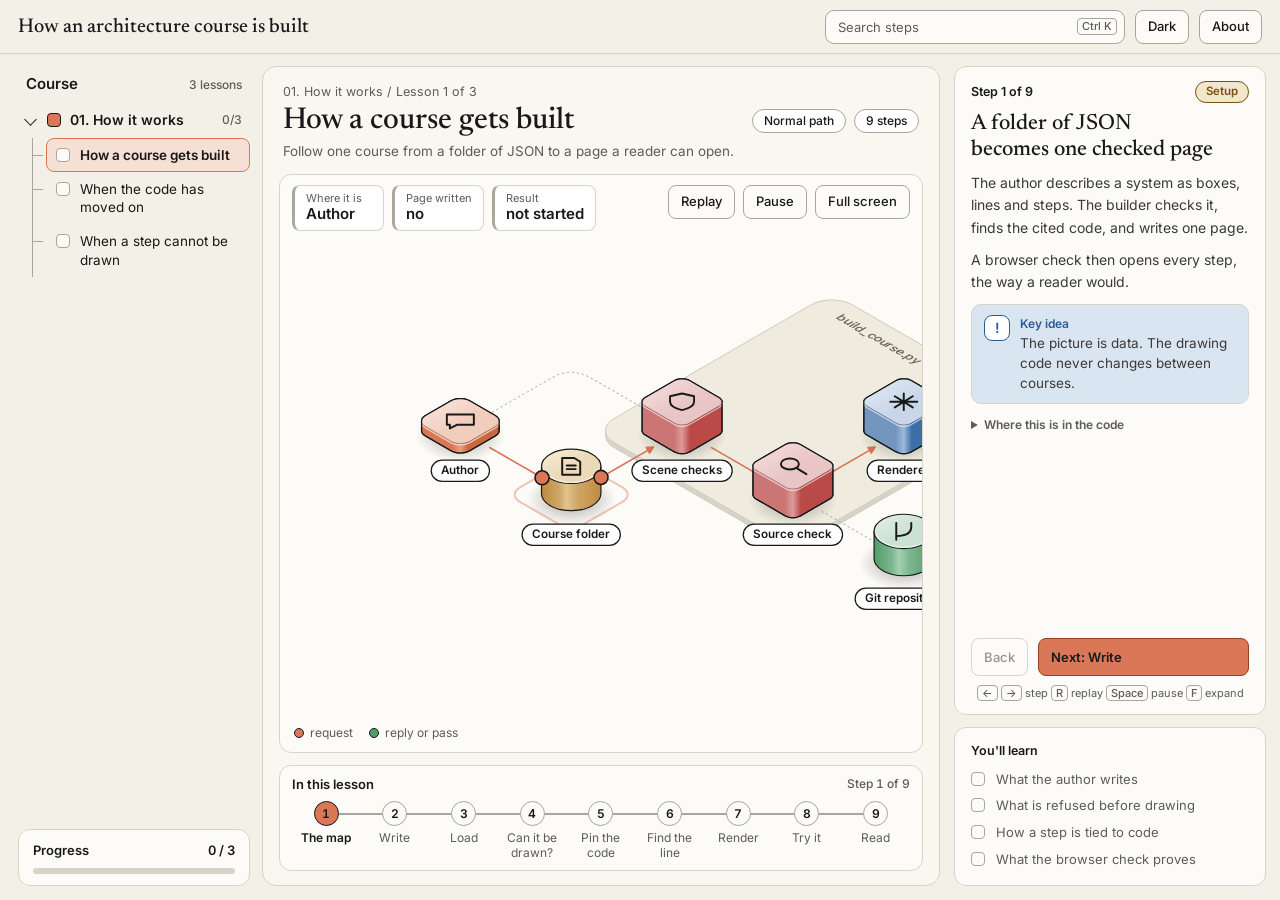
==== examples/how-it-works/index.html @ 5f6e57cc "Add the built example Co-Authored-By: Claude Opus 5.5 <noreply@anthropic.com>" ====
<!doctype html>
<html lang="en">
<head>
<meta charset="utf-8">
<meta name="viewport" content="width=device-width, initial-scale=1, viewport-fit=cover">
<title>How an architecture course is built</title>
<meta name="description" content="An animated walk through how this skill turns a folder of JSON into a checked page.">
<meta name="generator" content="architecture-course 1.0.0">
<link rel="preconnect" href="https://fonts.googleapis.com">
<link rel="preconnect" href="https://fonts.gstatic.com" crossorigin>
<link rel="stylesheet" href="https://fonts.googleapis.com/css2?family=Inter:wght@400;500;600&family=Newsreader:opsz,wght@6..72,500&display=swap">
<style>/* Course page. */
:root{
  --bg:#F3F1E7;--sheet:#F9F7F0;--card:#FCFBF7;--raised:#FFFFFF;--line:#D6D4C8;--line-strong:#A9A69A;
  --ink:#191919;--soft:#3B3A36;--muted:#5F5C55;--accent:#D97757;--accent-deep:#97401F;--accent-soft:#F6DFD4;--on-accent:#191919;
  --edge:#191919;--good:#256B3E;--good-soft:#DCEBE0;--bad:#A83A38;--bad-soft:#F3DAD9;--warn:#7A5212;--warn-soft:#F2E6CC;--info:#2E5C92;--info-soft:#DAE5F2;
  --zone:#EFECDF;--zone-side:#D6D4C8;--zone-line:#CBC8B9;--zone-text:#6E6B62;--wire:#BDB9AA;--face-line:#191919;--icon:#191919;--label:#FFFFFF;--pk-text:#FFFFFF;--pk-bg:#191919;
  --k-req:#D97757;--k-ok:#4F9D69;--k-bad:#B94A48;--k-sync:#3D6EA8;
  --terracotta0:#F0CDBD;--terracotta1:#D97757;--terracotta2:#C9683F;--amber0:#EBD9B8;--amber1:#CFA768;--amber2:#C08A3E;
  --red0:#E9C6C5;--red1:#CB7674;--red2:#B94A48;--blue0:#C8D6E8;--blue1:#7396BF;--blue2:#3D6EA8;
  --green0:#CBE1D2;--green1:#7DB590;--green2:#4F9D69;--stone0:#FFFFFF;--stone1:#D6D4C8;--stone2:#B5B2A6;
  --terracotta0h:#FBE9E1;--terracotta1h:#EE9C7F;--amber0h:#F8EDD6;--amber1h:#E3C48F;--red0h:#F6E0DF;--red1h:#DE9997;--blue0h:#E3ECF6;--blue1h:#9BB9DB;--green0h:#E4F1E8;--green1h:#A3D0B2;--stone0h:#FFFFFF;--stone1h:#E9E7DE;
  --sans:Inter,"Segoe UI",sans-serif;--serif:Newsreader,Georgia,serif;color-scheme:light
}
:root[data-theme="dark"]{
  --bg:#1C1A17;--sheet:#24211D;--card:#2A2723;--raised:#322E29;--line:#403B34;--line-strong:#6B645A;
  --ink:#F3F1E7;--soft:#DCD8CB;--muted:#ADA798;--accent:#E08A6C;--accent-deep:#F0A98F;--accent-soft:#4A2E24;--on-accent:#191919;
  --edge:#0E0D0B;--good:#8CCBA1;--good-soft:#25392C;--bad:#EE9C99;--bad-soft:#452625;--warn:#E5BE7A;--warn-soft:#3D3120;--info:#9CC0EA;--info-soft:#24334A;
  --zone:#2B2823;--zone-side:#171512;--zone-line:#49433A;--zone-text:#ADA798;--wire:#6B645A;--face-line:#0E0D0B;--icon:#FBF8EF;--label:#322E29;--pk-text:#191919;--pk-bg:#F3F1E7;
  --k-req:#E88B69;--k-ok:#6FBE89;--k-bad:#E26B68;--k-sync:#6E9FDB;
  --terracotta0:#8F4D36;--terracotta1:#6F3926;--terracotta2:#572B1C;--amber0:#80602C;--amber1:#634920;--amber2:#4D3817;
  --red0:#864240;--red1:#68302F;--red2:#502322;--blue0:#3B5F8C;--blue1:#2C4A70;--blue2:#213855;
  --green0:#3E7352;--green1:#2E5A3F;--green2:#22442F;--stone0:#57514A;--stone1:#433E38;--stone2:#34302B;
  --terracotta0h:#A7624A;--terracotta1h:#8C5039;--amber0h:#977539;--amber1h:#7E602E;--red0h:#9C5452;--red1h:#834342;--blue0h:#4C75A8;--blue1h:#3E618F;--green0h:#4F8B65;--green1h:#417650;--stone0h:#6A635B;--stone1h:#57514A;
  color-scheme:dark
}
*{box-sizing:border-box;margin:0;padding:0}
html,body{height:100%}
body{background:var(--bg);color:var(--ink);font:400 14px/1.5 var(--sans);-webkit-font-smoothing:antialiased}
button,input{font:inherit;color:inherit}
button{-webkit-tap-highlight-color:transparent;background:none;border:0;cursor:pointer;text-align:start}
button:disabled{cursor:default}
ul,ol{list-style:none}
:focus-visible{outline:2px solid var(--accent);outline-offset:2px}
[hidden]{display:none!important}

.app{height:100vh;height:100dvh;display:grid;grid-template-rows:54px minmax(0,1fr)}
.bar{display:flex;align-items:center;gap:10px;padding:0 18px;border-bottom:1px solid var(--line);background:var(--bg);position:relative;z-index:20}
.brand{display:flex;align-items:center;gap:10px;color:var(--ink);text-decoration:none;font-family:var(--serif);font-size:20px;font-weight:500;white-space:nowrap;overflow:hidden;text-overflow:ellipsis;margin-inline-end:auto;min-width:0}
.brand span{overflow:hidden;text-overflow:ellipsis}
.ctl{display:inline-flex;align-items:center;justify-content:center;gap:8px;min-height:34px;padding:0 12px;border:1px solid var(--line-strong);border-radius:8px;background:var(--card);font-size:13px;font-weight:500;white-space:nowrap}
.ctl:hover:not(:disabled){border-color:var(--accent)}
.ctl:disabled{opacity:.45}
.ctl.main{background:var(--accent);border-color:var(--accent-deep);color:var(--on-accent);font-weight:600}
.find{position:relative;width:300px}
.find input{width:100%;height:34px;padding:0 52px 0 12px;border:1px solid var(--line-strong);border-radius:9px;background:var(--card);font-size:13px}
.find input::placeholder{color:var(--muted)}
kbd{font:500 11px/1.4 var(--sans);border:1px solid var(--line-strong);border-radius:4px;padding:0 4px;background:var(--card);color:var(--muted)}
.find kbd{position:absolute;inset-inline-end:8px;top:8px}
.hits{position:absolute;inset-inline:0;top:40px;max-height:60vh;overflow:auto;background:var(--raised);border:1px solid var(--line-strong);border-radius:10px;padding:6px;box-shadow:0 14px 30px -14px rgba(25,25,25,.4)}
.hits button{width:100%;padding:8px 10px;border-radius:7px;font-size:13px;line-height:1.35}
.hits button small{display:block;color:var(--muted);font-size:12px}
.hits button:hover,.hits button:focus{background:var(--accent-soft)}
.hits p{padding:8px 10px;color:var(--muted);font-size:13px}

.cols{min-height:0;display:grid;grid-template-columns:262px minmax(0,1fr) 340px}
.outline{display:flex;flex-direction:column;min-height:0;padding:20px 12px 14px 18px}
.outline h2{display:flex;justify-content:space-between;align-items:baseline;font:600 15px/1.3 var(--sans);padding:0 8px 10px}
.outline h2 small{font-size:12px;font-weight:500;color:var(--muted)}
.tree{flex:1;min-height:0;overflow-y:auto}
.chap>button{width:100%;display:grid;grid-template-columns:12px 14px minmax(0,1fr) auto;gap:9px;align-items:center;padding:7px 8px;border-radius:8px;font-size:14px;font-weight:600;line-height:1.3}
.chap>button:hover{background:var(--card)}
.chap>button i{width:14px;height:14px;border-radius:4px;border:1px solid var(--face-line)}
.chap>button small{font-size:12px;font-weight:500;color:var(--muted);font-variant-numeric:tabular-nums}
.chev{width:9px;height:9px;border:solid currentColor;border-width:0 1.6px 1.6px 0;transform:rotate(-45deg);transition:transform .2s}
.chap[data-open] .chev{transform:rotate(45deg)}
.chap ul{margin:2px 0 8px 14px;padding-inline-start:13px;border-inline-start:1px solid var(--line-strong)}
.chap:not([data-open]) ul{display:none}
.chap li{position:relative}
.chap li::before{content:"";position:absolute;inset-inline-start:-13px;top:17px;width:10px;border-top:1px solid var(--line-strong)}
.chap li button{width:100%;display:grid;grid-template-columns:16px minmax(0,1fr);gap:8px;align-items:start;padding:7px 9px;border:1px solid transparent;border-radius:8px;font-size:13.5px;line-height:1.35}
.chap li button:hover{background:var(--card)}
.chap li button[aria-current]{background:var(--accent-soft);border-color:var(--accent);font-weight:600}
.tick{width:14px;height:14px;margin-top:2px;flex:none;border:1px solid var(--line-strong);border-radius:4px;display:grid;place-items:center;background:var(--card)}
.tick[data-on]{background:var(--good);border-color:var(--good)}
.tick[data-on]::after{content:"";width:4px;height:7px;margin-top:-2px;border:solid var(--card);border-width:0 1.8px 1.8px 0;transform:rotate(45deg)}
.progress{border:1px solid var(--line);border-radius:12px;background:var(--card);padding:11px 14px;font-size:13px;font-weight:600}
.progress div{display:flex;justify-content:space-between}
.progress b{font-weight:600;font-variant-numeric:tabular-nums}
.progress span{display:block;height:6px;margin-top:8px;border-radius:3px;background:var(--line);overflow:hidden}
.progress i{display:block;height:100%;background:var(--accent);transition:width .4s}

.sheet{min-width:0;min-height:0;margin:12px 0 14px;padding:0 16px 14px;display:grid;grid-template-rows:auto minmax(0,1fr) auto;gap:12px;border:1px solid var(--line);border-radius:14px;background:var(--sheet)}
.head{padding:16px 4px 0}
.crumb{font-size:12.5px;color:var(--muted)}
.row{display:flex;flex-wrap:wrap;justify-content:space-between;align-items:center;gap:6px 20px;margin:2px 0 3px}
h1{font:500 30px/1.15 var(--serif);text-wrap:balance}
.tags{display:flex;flex-wrap:wrap;gap:8px}
.tag{border:1px solid var(--line-strong);border-radius:13px;padding:2px 11px;font-size:12px;font-weight:500;background:var(--raised)}
.sub{color:var(--muted);font-size:13.5px}
.stage{position:relative;min-height:0;display:grid;grid-template-rows:auto minmax(0,1fr) auto;border:1px solid var(--line);border-radius:12px;background:var(--card);overflow:hidden}
.stage-top{display:flex;flex-wrap:wrap;justify-content:space-between;gap:8px;padding:10px 12px 0}
.chips,.tools{display:flex;flex-wrap:wrap;gap:8px;align-items:flex-start}
.chip{min-width:92px;padding:5px 11px 6px;border:1px solid var(--line);border-inline-start:3px solid var(--line-strong);border-radius:8px;background:var(--raised)}
.chip small{display:block;font-size:11px;line-height:1.35;color:var(--muted)}
.chip b{display:block;font-size:15px;line-height:1.25;font-weight:600;font-variant-numeric:tabular-nums}
.chip[data-tone="good"]{border-inline-start-color:var(--k-ok)}.chip[data-tone="good"] b{color:var(--good)}
.chip[data-tone="bad"]{border-inline-start-color:var(--k-bad)}.chip[data-tone="bad"] b{color:var(--bad)}
.chip[data-new]{animation:flash 1.1s ease-out}
@keyframes flash{0%{background:var(--accent-soft)}100%{background:var(--raised)}}
.canvas{min-height:0;min-width:0;cursor:zoom-in;overflow:hidden}
.canvas svg{display:block;width:100%;height:100%}
.legend{display:flex;flex-wrap:wrap;gap:4px 16px;padding:0 14px 10px;font-size:12px;color:var(--muted)}
.legend span{display:inline-flex;align-items:center;gap:6px}
.legend i{width:10px;height:10px;border-radius:50%;border:1px solid var(--face-line)}
.timeline{border:1px solid var(--line);border-radius:12px;background:var(--card);padding:9px 12px 8px;min-width:0}
.timeline-head{display:flex;justify-content:space-between;font-size:13px;font-weight:600;margin-bottom:7px}
.timeline-head small{font-size:12px;font-weight:500;color:var(--muted);font-variant-numeric:tabular-nums}
.track{display:grid;grid-template-columns:repeat(var(--n),minmax(0,1fr));position:relative;overflow-x:auto;overflow-y:hidden}
.track::before,.track::after{content:"";position:absolute;top:12px;height:2px;inset-inline-start:calc(100%/var(--n)/2);background:var(--line-strong)}
.track::before{width:calc(100% - 100%/var(--n))}
.track::after{width:calc((100% - 100%/var(--n))*var(--done));background:var(--accent-deep);transition:width .5s}
.track button{position:relative;z-index:1;width:100%;display:flex;flex-direction:column;align-items:center;gap:4px;padding:0 2px 2px;min-height:58px}
.dot{width:25px;height:25px;border-radius:50%;border:1.5px solid var(--line-strong);background:var(--card);display:grid;place-items:center;font-size:12px;font-weight:600;font-variant-numeric:tabular-nums}
.track button:hover .dot{border-color:var(--accent)}
.track [data-seen] .dot{background:var(--accent-soft);border-color:var(--accent-deep)}
.track [aria-current] .dot{background:var(--accent);border-color:var(--edge);color:var(--on-accent)}
.name{font-size:12px;line-height:1.25;text-align:center;color:var(--muted)}
.track [aria-current] .name{color:var(--ink);font-weight:600}

.rail{min-height:0;display:flex;flex-direction:column;gap:12px;padding:12px 14px 14px;overflow-y:auto}
.box{border:1px solid var(--line);border-radius:12px;background:var(--card);padding:14px 16px 12px}
.guide{flex:1 0 auto;display:flex;flex-direction:column}
.meta{display:flex;justify-content:space-between;align-items:center;gap:10px;min-height:22px;font-size:12.5px;font-weight:600}
.phase{border-radius:11px;padding:1px 10px;font-size:11.5px;font-weight:600;border:1px solid currentColor;background:var(--raised);color:var(--muted)}
.phase[data-kind="problem"]{color:var(--bad);background:var(--bad-soft)}.phase[data-kind="solution"]{color:var(--good);background:var(--good-soft)}
.phase[data-kind="detail"]{color:var(--info);background:var(--info-soft)}.phase[data-kind="setup"]{color:var(--warn);background:var(--warn-soft)}
.guide h2{font:500 22px/1.2 var(--serif);margin:8px 0 8px;text-wrap:balance}
.guide .text p{font-size:14px;line-height:1.6;color:var(--soft);margin-bottom:10px}
.note{display:grid;grid-template-columns:26px minmax(0,1fr);gap:10px;margin:2px 0 12px;padding:10px 12px;border-radius:10px;border:1px solid var(--line)}
.note i{width:26px;height:26px;border-radius:8px;border:1px solid currentColor;display:grid;place-items:center;font:600 14px/1 var(--sans);background:var(--raised)}
.note b{display:block;font-size:12px;font-weight:600}
.note p{font-size:13.5px;line-height:1.5;color:var(--soft)}
.note[data-kind="idea"]{background:var(--info-soft);color:var(--info)}.note[data-kind="tip"]{background:var(--good-soft);color:var(--good)}
.note[data-kind="warn"]{background:var(--warn-soft);color:var(--warn)}.note[data-kind="next"]{background:var(--accent-soft);color:var(--accent-deep)}
.label{font-size:12.5px;font-weight:600;margin-bottom:5px}
.changes{margin-bottom:12px}
.changes li{display:grid;grid-template-columns:17px minmax(0,1fr);gap:8px;padding:2px 0;font-size:13px;line-height:1.4}
.changes i{width:17px;height:17px;margin-top:1px;border-radius:4px;display:grid;place-items:center;font:600 12px/1 var(--sans)}
.changes [data-op="add"] i{background:var(--good-soft);color:var(--good)}.changes [data-op="mod"] i{background:var(--warn-soft);color:var(--warn)}.changes [data-op="del"] i{background:var(--bad-soft);color:var(--bad)}
.src{margin-bottom:12px;font-size:12px;color:var(--muted)}
.src summary{cursor:pointer;font-weight:600}
.src li{margin-top:4px;overflow-wrap:anywhere;line-height:1.4}
.nav{display:grid;grid-template-columns:auto minmax(0,1fr);gap:10px;margin-top:auto;padding-top:6px}
.nav .ctl{min-height:38px}
.nav .main{justify-content:space-between;min-width:0;white-space:normal;line-height:1.2;padding-block:5px}
.keys{margin-top:9px;text-align:center;font-size:11px;color:var(--muted)}
.goals li{display:grid;grid-template-columns:16px minmax(0,1fr);gap:9px;padding:4px 0;font-size:13px;line-height:1.45;color:var(--muted)}
.goals li[data-on]{color:var(--ink)}
.shade{position:fixed;inset:54px 0 0;z-index:14;background:rgba(25,25,25,.4)}
dialog{margin:auto;width:min(620px,calc(100vw - 32px));max-height:80vh;border:1px solid var(--line-strong);border-radius:14px;background:var(--card);color:var(--ink);padding:22px 24px}
dialog::backdrop{background:rgba(25,25,25,.45)}
dialog h2{font:500 24px/1.2 var(--serif);margin-bottom:10px}
dialog p{margin-bottom:10px;line-height:1.6;color:var(--soft);overflow-wrap:anywhere}
.menu{display:none}

.app[data-full] .cols{grid-template-columns:minmax(0,1fr) 340px}
.app[data-full] .outline,.app[data-full] .head,.app[data-full] .goals{display:none}
.app[data-full] .sheet{margin:0;padding:12px;border-radius:0;border-width:0 1px 0 0;grid-template-rows:minmax(0,1fr) auto}
.app[data-full] .canvas{cursor:zoom-out}

.am-zone{fill:var(--zone);stroke:var(--zone-line);stroke-width:1.5;stroke-linejoin:round}
.am-zone-side{fill:var(--zone-side);stroke:var(--zone-line);stroke-width:1.5;stroke-linejoin:round}
.am-zone-title{font:600 25px var(--sans);fill:var(--zone-text)}
.am-edge-base{fill:none;stroke:var(--wire);stroke-width:2.2;stroke-dasharray:3 7;stroke-linecap:round}
.am-edge{fill:none;stroke-width:3.2;stroke-linejoin:round;stroke-linecap:butt}
.s-req{stroke:var(--k-req)}.s-ok{stroke:var(--k-ok)}.s-bad{stroke:var(--k-bad)}.s-sync{stroke:var(--k-sync)}
.k-req{fill:var(--k-req);background:var(--k-req)}.k-ok{fill:var(--k-ok);background:var(--k-ok)}.k-bad{fill:var(--k-bad);background:var(--k-bad)}.k-sync{fill:var(--k-sync);background:var(--k-sync)}
.am-face{stroke:var(--face-line);stroke-width:2.4;stroke-linejoin:round}
.am-line{fill:none}
.am-top{stroke:var(--face-line);stroke-width:1.1;stroke-opacity:.5;stroke-linejoin:round}
.am-bevel{fill:none;stroke:#FFFFFF;stroke-opacity:.6;stroke-width:2.6;stroke-linecap:round;stroke-linejoin:round}
:root[data-theme="dark"] .am-bevel{stroke-opacity:.22}
.am-icon{fill:none;stroke:var(--icon);stroke-width:var(--icon-w,2.2px);stroke-linecap:round;stroke-linejoin:round}
.am-ring{fill:none;stroke:var(--k-req);stroke-width:4;stroke-linejoin:round}
.am-label rect{fill:var(--label);stroke:var(--face-line);stroke-width:1.6}
.am-l1{font:600 15px var(--sans);fill:var(--ink)}
.am-l2{font:400 12.5px var(--sans);fill:var(--muted)}
.am-tag text{font:600 13px var(--sans);fill:#191919}
.am-tag rect{stroke:var(--face-line);stroke-width:1.6}
.c-green rect{fill:#8CCBA1}.c-amber rect{fill:#E5BE7A}.c-blue rect{fill:#9CC0EA}.c-red rect{fill:#EE9C99}.c-stone rect{fill:#D6D4C8}
.am-packet circle{stroke:var(--face-line);stroke-width:2}
.am-packet rect{fill:var(--pk-bg)}
.am-packet text{font:600 13px var(--sans);fill:var(--pk-text)}
.am-cross{fill:none;stroke:var(--k-bad);stroke-width:5;stroke-linecap:round}

/* Tablet: outline becomes a drawer. */
@media(max-width:1199px){
  .menu{display:inline-flex}
  .cols{grid-template-columns:minmax(0,1fr) 320px}
  .sheet{margin-inline-start:12px}
  .outline{position:fixed;z-index:15;inset:54px auto 0 0;width:310px;max-width:86vw;background:var(--bg);border-inline-end:1px solid var(--line);transform:translateX(-102%);visibility:hidden;transition:transform .22s,visibility .22s}
  .app[data-menu] .outline{transform:none;visibility:visible}
  .app[data-full] .cols{grid-template-columns:minmax(0,1fr) 320px}
  .find{width:230px}
}
/* Phone: one column, Back and Next stay at the bottom. */
@media(max-width:899px){
  .app,.app[data-full]{height:auto;min-height:100dvh;display:block;padding-bottom:70px}
  .bar{position:sticky;top:0;height:54px;padding:0 10px;gap:8px}
  .brand{font-size:17px}
  .find{display:none}
  .app[data-find] .find{display:block;position:absolute;inset-inline:10px;width:auto;top:60px;z-index:21}
  .cols,.app[data-full] .cols{display:block}
  .sheet,.app[data-full] .sheet{margin:10px;padding:0 10px 10px;display:block;border-width:1px;border-radius:14px}
  .head{padding-inline:2px}
  h1{font-size:26px}
  .stage{margin-top:10px;display:block}
  .chips{flex-wrap:nowrap;overflow-x:auto;min-width:0;max-width:100%}
  .chip{flex:none}
  .canvas,.app[data-full] .canvas{height:300px}
  .app[data-full] .canvas{height:calc(100dvh - 330px);min-height:300px}
  .timeline{margin-top:10px}
  .track{grid-template-columns:repeat(var(--n),minmax(28px,1fr))}
  .track button{min-height:30px}
  .name{display:none}
  .rail{padding:0 10px 14px;overflow:visible}
  .nav{position:fixed;z-index:12;inset:auto 0 0;padding:10px;background:var(--bg);border-top:1px solid var(--line)}
  .nav .ctl{min-height:46px}
  .keys{display:none}
  .shade{inset:54px 0 0}
}
.only-phone{display:none}
@media(max-width:899px){.only-phone{display:inline-flex}.hide-phone{display:none}}
@media(prefers-reduced-motion:reduce){*,*::before,*::after{animation:none!important;transition:none!important}}
@media print{.bar,.outline,.tools,.nav,.keys{display:none!important}.app{height:auto;display:block}.cols{display:block}.canvas{height:460px}}
</style>
<script>try{var t=(JSON.parse(localStorage.getItem('arch-course:how-it-works')||'{}')).theme||(matchMedia('(prefers-color-scheme: dark)').matches?'dark':'light');document.documentElement.dataset.theme=t}catch(e){}</script>
</head>
<body>
<div class="app" id="app">
  <header class="bar">
    <button class="ctl menu" id="menu" type="button" aria-expanded="false" aria-controls="outline">Lessons</button>
    <div class="brand"><span>How an architecture course is built</span></div>
    <div class="find"><input id="q" type="search" placeholder="Search steps" aria-label="Search steps" autocomplete="off"><kbd>Ctrl K</kbd><div class="hits" id="hits" hidden></div></div>
    <button class="ctl only-phone" id="find-btn" type="button">Search</button>
    <button class="ctl" id="theme" type="button">Dark</button>
    <button class="ctl hide-phone" id="about-btn" type="button">About</button>
  </header>
  <div class="cols">
    <aside class="outline" id="outline" aria-label="Course outline">
      <h2>Course <small id="count"></small></h2>
      <nav class="tree" id="tree" aria-label="Lessons"></nav>
      <div class="progress"><div>Progress <b id="pct"></b></div><span><i id="fill"></i></span></div>
    </aside>
    <main class="sheet">
      <div class="head">
        <div class="crumb" id="crumb"></div>
        <div class="row"><h1 id="title">How an architecture course is built</h1><div class="tags" id="tags"></div></div>
        <p class="sub" id="sub"></p>
      </div>
      <section class="stage" aria-label="Diagram">
        <div class="stage-top">
          <div class="chips" id="chips"></div>
          <div class="tools">
            <button class="ctl" id="replay" type="button">Replay</button>
            <button class="ctl" id="pause" type="button">Pause</button>
            <button class="ctl" id="full" type="button">Full screen</button>
          </div>
        </div>
        <div class="canvas" id="canvas"></div>
        <div class="legend" id="legend"></div>
      </section>
      <section class="timeline" aria-label="Steps in this lesson">
        <div class="timeline-head">In this lesson <small id="tl-count"></small></div>
        <ol class="track" id="track"></ol>
      </section>
    </main>
    <aside class="rail" aria-label="Explanation">
      <section class="box guide">
        <div class="meta"><span id="stepno"></span><span class="phase" id="phase"></span></div>
        <div aria-live="polite">
          <h2 id="step-title"></h2>
          <div class="text" id="text"></div>
          <div class="note" id="note"><i id="note-i" aria-hidden="true"></i><div><b id="note-b"></b><p id="note-p"></p></div></div>
        </div>
        <div class="changes" id="changes"><div class="label">What changed</div><ul id="change-list"></ul></div>
        <details class="src" id="src"><summary>Where this is in the code</summary><ul id="src-list"></ul></details>
        <div class="nav"><button class="ctl" id="back" type="button">Back</button><button class="ctl main" id="next" type="button"><span id="next-label"></span></button></div>
        <div class="keys"><kbd>&larr;</kbd> <kbd>&rarr;</kbd> step <kbd>R</kbd> replay <kbd>Space</kbd> pause <kbd>F</kbd> expand</div>
      </section>
      <section class="box goals" id="goals"><div class="label">You'll learn</div><ul id="goal-list"></ul></section>
    </aside>
  </div>
  <div class="shade" id="shade" hidden></div>
  <dialog id="about" aria-labelledby="about-title"><h2 id="about-title">About this course</h2><p>This course draws the order of events in the source code of architecture-course itself. It is not a recording of a run.</p><p>The checks prove that the page can be read and that each cited line exists. They do not prove that the explanation is right.</p><p>When this page was built, all 17 code references pointed at a real line in architecture-course 9970e4fb7.</p><button class="ctl" id="about-close" type="button">Close</button></dialog>
</div>
<noscript><h1>How an architecture course is built</h1><h2>How a course gets built</h2><ol><li><strong>A folder of JSON becomes one checked page</strong> The author describes a system as boxes, lines and steps. The builder checks it, finds the cited code, and writes one page. A browser check then opens every step, the way a reader would.</li><li><strong>The author writes a course and its scenes</strong> One file lists the chapters. Each scene holds the map and its lessons, so the normal path and its failures share a drawing.</li><li><strong>The builder reads only inside the folder</strong> Each chapter names its scene. A scene path that points outside the course folder stops the build.</li><li><strong>Every name in a step must exist on the map</strong> Unknown boxes, unknown lines and icons that do not exist are collected and reported together, so one run shows them all.</li><li><strong>Each repository is fixed to one commit</strong> The builder turns the given version into an exact commit first. Everything it reads afterwards comes from that commit.</li><li><strong>Every step must point at a real line</strong> The step gives a piece of exact text. The builder finds the first line that contains it and records the number, so nobody types line numbers by hand.</li><li><strong>The course is placed in the page as data</strong> Styles, drawing code and the course go into one template in a single pass. The less-than sign is stored as a code, so course text cannot close the script.</li><li><strong>A real browser walks every step</strong> Labels, text size, sideways scrolling and packets are tested on every step at desktop, tablet and phone size.</li><li><strong>The reader steps through it, with the code beside it</strong> Next and Back move one step at a time. Each step shows where it is in the code and has its own link.</li></ol><h2>When the code has moved on</h2><ol><li><strong>The cited text is no longer in the file</strong> Someone renamed the function. The file opens, but no line contains the text the step cites.</li><li><strong>The build stops before it writes a page</strong> The check raises an error before the page is written, so the last good page is left as it was. The message names every step that failed.</li></ol><h2>When a step cannot be drawn</h2><ol><li><strong>A step names a box that is not on the map</strong> The scene check compares every name with the map. One wrong letter is enough to be refused.</li><li><strong>The author gets the whole list back</strong> Problems from every scene are gathered, then reported in one message.</li></ol></noscript>
<script>
/* Architecture diagram stage. Plain SVG, no dependencies.
   One scene (gbauto.arch-scene.v1) drawn once, then moved from step to step.
   Every frame is computed from (step, clock), so pause, replay and tests are exact.
   No DOM nodes are added or removed per frame. Colours are CSS variables, so a theme switch needs no redraw. */
(function () {
  'use strict';
  var NS = 'http://www.w3.org/2000/svg', U = 64, C = Math.cos(Math.PI / 6), HALF = 0.8, LEAD = 0.75, HOLD = 1.1;
  var HEIGHT = { block: 0.9, disk: 0.85, slab: 0.3 }, ROUND = { block: 0.27, slab: 0.34 };
  var TONES = ['terracotta', 'amber', 'red', 'blue', 'green', 'stone'];
  var KIND = { req: 1, ok: 1, bad: 1, sync: 1 };
  var ICON = {
    phone: 'M-5-9h10v18h-10zM-1.5 6h3', chat: 'M-9-7h18v11h-11l-5 4v-4h-2z', shield: 'M0-9l8 3v6q0 6-8 9q-8-3-8-9v-6z',
    plug: 'M-4-9v5M4-9v5M-7-4h14v3q0 6-7 6t-7-6zM0 5v5', send: 'M-9-1l18-8-6 18-4-7zM9-9l-10 11', inbox: 'M-9 1l4-8h10l4 8v7h-18zM-9 1h5l2 3h4l2-3h5',
    file: 'M-6-9h8l4 4v14h-12zM-3-1h6M-3 3h6', search: 'M4-2a6 6 0 1 1-12 0a6 6 0 1 1 12 0M3 3l6 6', check: 'M-8 0l5 6l11-12',
    branch: 'M-5-9v18M-5 5q10 0 10-10M5-9v4', spark: 'M0-9v18M-9 0h18M-6-6l12 12M6-6l-12 12', compass: 'M9 0a9 9 0 1 1-18 0a9 9 0 1 1 18 0M4-4l-2 6-6 2 2-6z'
  };

  /* Isometric projection: grid (x, y) on the floor, z up. */
  function P(x, y, z) { return [(x - y) * C * U, (x + y) * 0.5 * U - (z || 0) * U]; }
  function flat(o, k) { return 'matrix(' + [C * k, 0.5 * k, -C * k, 0.5 * k, o[0], o[1]].map(function (v) { return v.toFixed(3); }).join(' ') + ')'; }
  function el(tag, attrs, parent) {
    var n = document.createElementNS(NS, tag);
    set(n, attrs || {});
    if (parent) parent.appendChild(n);
    return n;
  }
  function set(n, a) { for (var k in a) n.setAttribute(k, a[k]); }
  function poly(pts) { return 'M' + pts.map(function (p) { return p[0].toFixed(1) + ' ' + p[1].toFixed(1); }).join('L') + 'Z'; }
  /* A rounded rectangle on the grid, projected. cut is the corner radius in grid units. */
  function rounded(x0, y0, x1, y1, cut, z) {
    var out = [], n = 10, c = Math.min(cut, (x1 - x0) / 2, (y1 - y0) / 2);
    [[x1 - c, y0 + c, -1], [x1 - c, y1 - c, 0], [x0 + c, y1 - c, 1], [x0 + c, y0 + c, 2]].forEach(function (k) {
      for (var i = 0; i <= n; i++) { var a = (k[2] + i / n) * Math.PI / 2; out.push(P(k[0] + c * Math.cos(a), k[1] + c * Math.sin(a), z)); }
    });
    return out;
  }
  function pad(x, y, r, cut, z) { return rounded(x - r, y - r, x + r, y + r, cut, z); }
  /* Convex outline of a point cloud: the silhouette of a rounded prism from its top and bottom faces. */
  function hull(pts) {
    var p = pts.slice().sort(function (a, b) { return a[0] - b[0] || a[1] - b[1]; });
    function half(list) {
      var h = [];
      list.forEach(function (q) {
        while (h.length > 1) {
          var a = h[h.length - 2], b = h[h.length - 1];
          if ((b[0] - a[0]) * (q[1] - a[1]) - (b[1] - a[1]) * (q[0] - a[0]) > 0) break;
          h.pop();
        }
        h.push(q);
      });
      return h.slice(0, -1);
    }
    return half(p).concat(half(p.reverse()));
  }
  /* Replace each bend in a route with a short curve, as points, so packets follow it too. */
  function smooth(grid, cut) {
    var out = [grid[0]];
    for (var i = 1; i < grid.length - 1; i++) {
      var a = grid[i - 1], b = grid[i], c = grid[i + 1], la = Math.hypot(b[0] - a[0], b[1] - a[1]), lc = Math.hypot(c[0] - b[0], c[1] - b[1]), d = Math.min(cut, la / 2, lc / 2);
      var s = [b[0] + (a[0] - b[0]) / la * d, b[1] + (a[1] - b[1]) / la * d], e = [b[0] + (c[0] - b[0]) / lc * d, b[1] + (c[1] - b[1]) / lc * d];
      for (var k = 0; k <= 8; k++) { var t = k / 8, u = 1 - t; out.push([u * u * s[0] + 2 * u * t * b[0] + t * t * e[0], u * u * s[1] + 2 * u * t * b[1] + t * t * e[1]]); }
    }
    return out.concat([grid[grid.length - 1]]);
  }
  function clamp(v, a, b) { return Math.max(a, Math.min(b, v)); }
  function lerp(a, b, t) { return a + (b - a) * t; }
  function ease(t) { return t < 0.5 ? 4 * t * t * t : 1 - Math.pow(-2 * t + 2, 3) / 2; }
  function labelScale(k) { return clamp(0.78 / k, 1, 2.6); }
  function textWidth(t, per) {
    var w = 0;
    try { w = t.getComputedTextLength(); } catch (e) { w = 0; }
    return w || t.textContent.length * per;
  }
  function along(e, u) {
    var want = e.len * clamp(u, 0, 1);
    for (var i = 0; i < e.seg.length; i++) {
      if (want <= e.seg[i] || i === e.seg.length - 1) {
        var t = e.seg[i] ? want / e.seg[i] : 0;
        return [lerp(e.pts[i][0], e.pts[i + 1][0], t), lerp(e.pts[i][1], e.pts[i + 1][1], t)];
      }
      want -= e.seg[i];
    }
  }

  function Stage(box, scene, opts) {
    var me = this;
    me.box = box; me.scene = scene; me.clock = 0; me.from = null; me.step = null; me.plan = [];
    me.reduced = !!(window.matchMedia && matchMedia('(prefers-reduced-motion: reduce)').matches);
    me.paused = me.reduced; me.onPause = (opts || {}).onPause || function () {};
    me.nodes = {}; me.edges = {};
    box.textContent = '';
    me.svg = el('svg', { role: 'img' }, box);
    me.buildWorld();
    if (window.ResizeObserver) { me.watch = new ResizeObserver(function () { me.fit(); }); me.watch.observe(box); }
    if (document.fonts && document.fonts.ready) document.fonts.ready.then(function () { me.fit(); });
    var last = performance.now();
    (function tick(now) {
      if (me.dead) return;
      var dt = Math.min(0.1, Math.max(0, (now - last) / 1000)); last = now;
      if (!me.paused && !document.hidden && me.step) { me.clock += dt; me.draw(); }
      requestAnimationFrame(tick);
    })(last);
  }
  Stage.prototype.destroy = function () { this.dead = true; if (this.watch) this.watch.disconnect(); this.box.textContent = ''; };
  Stage.prototype.setPaused = function (p) { this.paused = p; this.onPause(p); if (this.step) this.draw(); };
  Stage.prototype.replay = function () { this.clock = LEAD; this.setPaused(false); };

  Stage.prototype.buildWorld = function () {
    var me = this, s = me.scene, defs = el('defs', {}, me.svg);
    Object.keys(KIND).forEach(function (k) {
      var m = el('marker', { id: 'am-' + s.id + '-' + k, viewBox: '0 0 10 10', refX: 8, refY: 5, markerWidth: 17, markerHeight: 17, markerUnits: 'userSpaceOnUse', orient: 'auto-start-reverse' }, defs);
      el('path', { d: 'M1.2 1.2L8.6 5L1.2 8.8Z', 'class': 'k-' + k + ' s-' + k, 'stroke-width': 2, 'stroke-linejoin': 'round' }, m);
    });
    /* Shading: lit top, lit left side, darker right side, with a soft front edge instead of a hard one. */
    TONES.forEach(function (t) {
      grad('top', t, 0, 0, 1, 1, [[0, 'lit'], [0.55, 0], [1, 0]]);
      grad('side', t, 0, 0, 1, 0, [[0, 1], [0.4, 1], [0.5, 'edge'], [0.6, 2], [1, 2]]);
      grad('tube', t, 0, 0, 1, 0, [[0, 2], [0.3, 1], [0.42, 'edge'], [0.6, 1], [1, 2]]);
    });
    function grad(kind, t, x1, y1, x2, y2, stops) {
      var g = el('linearGradient', { id: 'am-' + s.id + '-' + kind + '-' + t, x1: x1, y1: y1, x2: x2, y2: y2 }, defs);
      stops.forEach(function (k) { el('stop', { offset: k[0], style: 'stop-color:var(--' + t + (k[1] === 'edge' ? '1h' : k[1] === 'lit' ? '0h' : k[1]) + ')' }, g); });
    }
    var glow = el('radialGradient', { id: 'am-' + s.id + '-shade' }, defs);
    el('stop', { offset: 0.35, style: 'stop-color:#000;stop-opacity:.22' }, glow); el('stop', { offset: 1, style: 'stop-color:#000;stop-opacity:0' }, glow);
    me.world = el('g', {}, me.svg);
    var gZone = el('g', {}, me.world), gEdge = el('g', {}, me.world), gNode = el('g', {}, me.world), gLabel = el('g', {}, me.world), gPacket = el('g', {}, me.world);
    s.zones.forEach(function (z) {
      var a = z.x[0], b = z.x[1], c = z.y[0], d = z.y[1];
      var deck = rounded(a, c, b, d, 0.75);
      el('path', { d: poly(hull(deck.concat(rounded(a, c, b, d, 0.75, -0.16)))), 'class': 'am-zone-side' }, gZone);
      el('path', { d: poly(deck), 'class': 'am-zone' }, gZone);
      el('text', { transform: flat(P(a + 0.85, c + 0.72), 1), 'class': 'am-zone-title' }, gZone).textContent = z.title;
    });
    s.nodes.slice().sort(function (a, b) { return a.x + a.y - b.x - b.y; }).forEach(function (n) {
      var g = el('g', { 'data-node': n.id }, gNode), tone = n.tone || 'stone', fill = function (k) { return 'url(#am-' + s.id + '-' + k + '-' + tone + ')'; }, cut = ROUND[n.shape] || 0.27, H = HEIGHT[n.shape] || 0.8, x = n.x, y = n.y, r = HALF;
      el('ellipse', { cx: P(x, y)[0], cy: P(x, y)[1] + 10, rx: r * U * 1.75, ry: r * U * 1.02, fill: 'url(#am-' + s.id + '-shade)' }, g);
      var ring = el('path', { d: poly(pad(x, y, 1.15, 0.45)), 'class': 'am-ring', opacity: 0 }, g), lift = el('g', {}, g);
      var low = r * U;
      if (n.shape === 'disk') {
        var c0 = P(x, y), rx = r * U * 1.16, ry = rx * 0.577, top = c0[1] - H * U;
        el('path', { d: 'M' + (c0[0] - rx) + ' ' + top + 'V' + c0[1] + 'A' + rx + ' ' + ry + ' 0 0 0 ' + (c0[0] + rx) + ' ' + c0[1] + 'V' + top + 'Z', fill: fill('tube'), 'class': 'am-face' }, lift);
        el('ellipse', { cx: c0[0], cy: top, rx: rx, ry: ry, fill: fill('top'), 'class': 'am-face' }, lift);
        el('path', { d: 'M' + (c0[0] - rx + 4) + ' ' + (top + 5) + 'A' + (rx - 3) + ' ' + (ry - 1) + ' 0 0 0 ' + (c0[0] + rx - 4) + ' ' + (top + 5), 'class': 'am-bevel' }, lift);
      } else {
        var lid = pad(x, y, r, cut, H);
        el('path', { d: poly(hull(lid.concat(pad(x, y, r, cut)))), fill: fill('side'), 'class': 'am-face' }, lift);
        el('path', { d: poly(lid), fill: fill('top'), 'class': 'am-top' }, lift);
        /* Front rim: a bright line just under the top face, from its left tip to its right tip. */
        var rim = pad(x, y, r, cut, H - 0.045).slice(5, 28);
        el('path', { d: 'M' + rim.map(function (q) { return q[0].toFixed(1) + ' ' + q[1].toFixed(1); }).join('L'), 'class': 'am-bevel' }, lift);
        el('path', { d: poly(hull(lid.concat(pad(x, y, r, cut)))), 'class': 'am-face am-line' }, lift);
      }
      el('path', { d: ICON[n.icon] || ICON.file, transform: 'translate(' + P(x, y, H).map(function (v) { return v.toFixed(1); }).join(' ') + ') scale(3 1.85)', 'class': 'am-icon', 'vector-effect': 'non-scaling-stroke' }, lift);
      var lab = el('g', { 'class': 'am-label' }, gLabel), box = el('rect', { rx: 14 }, lab);
      var t1 = el('text', { 'text-anchor': 'middle', y: 18, 'class': 'am-l1' }, lab), t2 = el('text', { 'text-anchor': 'middle', y: 34, 'class': 'am-l2' }, lab);
      var tag = el('g', { 'class': 'am-tag', opacity: 0 }, gLabel), tbox = el('rect', { rx: 12, height: 24, y: -12 }, tag), tt = el('text', { 'text-anchor': 'middle', y: 4.5 }, tag);
      me.nodes[n.id] = { d: n, H: H, g: g, lift: lift, ring: ring, lab: lab, box: box, t1: t1, t2: t2, tag: tag, tbox: tbox, tt: tt, on: 1, up: 0, low: low };
    });
    s.edges.forEach(function (e) {
      var A = me.nodes[e.from].d, B = me.nodes[e.to].d;
      var grid = (e.pts || [[A.x, A.y]].concat(e.via || [], [[B.x, B.y]])).map(function (p) { return p.slice(); });
      trim(grid, 0, 1); trim(grid, grid.length - 1, grid.length - 2);
      var pts = smooth(grid, 0.7).map(function (p) { return P(p[0], p[1]); }), seg = [], len = 0;
      var d = 'M' + pts.map(function (p) { return p[0].toFixed(1) + ' ' + p[1].toFixed(1); }).join('L');
      for (var i = 1; i < pts.length; i++) { var l = Math.hypot(pts[i][0] - pts[i - 1][0], pts[i][1] - pts[i - 1][1]); seg.push(l); len += l; }
      el('path', { d: d, 'class': 'am-edge-base' }, gEdge);
      me.edges[e.id] = { d: e, pts: pts, seg: seg, len: len, v: 0, path: el('path', { d: d, 'class': 'am-edge', pathLength: 1, 'stroke-dasharray': '1 1', 'data-edge': e.id }, gEdge) };
    });
    function trim(g, i, j) {
      var dx = g[j][0] - g[i][0], dy = g[j][1] - g[i][1], l = Math.hypot(dx, dy), cut = 1.05;
      g[i][0] += dx / l * cut; g[i][1] += dy / l * cut;
    }
    var most = Math.max.apply(null, s.tracks.map(function (t) { return Math.max.apply(null, t.steps.map(function (x) { return (x.hops || []).length; })); }));
    me.pool = [];
    for (var i = 0; i < most; i++) {
      var pk = el('g', { 'class': 'am-packet', opacity: 0 }, gPacket), dot = el('circle', { r: 9 }, pk);
      var cross = el('path', { d: 'M-9-9L9 9M9-9L-9 9', 'class': 'am-cross', opacity: 0 }, pk), pl = el('g', {}, pk);
      me.pool.push({ g: pk, dot: dot, cross: cross, pl: pl, pb: el('rect', { rx: 11, height: 22, y: -37 }, pl), pt: el('text', { 'text-anchor': 'middle', y: -21.5 }, pl) });
    }
  };

  Stage.prototype.measure = function () {
    var me = this;
    Object.keys(me.nodes).forEach(function (id) {
      var n = me.nodes[id], w = Math.max(textWidth(n.t1, 8.6), me.compact ? 0 : textWidth(n.t2, 6.9)) + 26, t = textWidth(n.tt, 7.4) + 20;
      n.w = w;
      set(n.box, { x: -w / 2, width: w, height: n.t2.textContent && !me.compact ? 43 : 27 });
      n.t2.setAttribute('display', me.compact ? 'none' : 'inline');
      set(n.tbox, { x: -t / 2, width: t });
    });
    me.pool.forEach(function (p) { var w = textWidth(p.pt, 7.4) + 16; set(p.pb, { x: -w / 2, width: w }); });
  };

  Stage.prototype.show = function (s) {
    var me = this, t = LEAD;
    me.step = s;
    me.from = { n: {}, e: {}, cam: me.cam };
    Object.keys(me.nodes).forEach(function (id) { me.from.n[id] = { on: me.nodes[id].on, up: me.nodes[id].up }; });
    Object.keys(me.edges).forEach(function (id) { me.from.e[id] = me.edges[id].v; });
    me.clock = 0;
    me.plan = (s.hops || []).map(function (hop) {
      var e = me.edges[hop.e], a = t, b = t + clamp(e.len / 300, 0.65, 1.7);
      t = b + (hop.fail ? HOLD : 0.22);
      return { hop: hop, e: e, a: a, b: b };
    });
    me.loop = t + HOLD;
    me.focus = !s.focus || s.focus === 'all' ? Object.keys(me.nodes) : s.focus;
    me.lit = {}; me.focus.forEach(function (id) { me.lit[id] = 1; });
    me.hot = {};
    me.plan.forEach(function (p) {
      var x = me.hot[p.hop.e] || (me.hot[p.hop.e] = { f: 0, r: 0 });
      x.kind = x.kind || p.hop.kind || 'req'; x[p.hop.r ? 'r' : 'f'] = 1;
    });
    Object.keys(me.nodes).forEach(function (id) {
      var n = me.nodes[id], r = (s.relabel || {})[id] || {}, tag = (s.tags || {})[id];
      n.t1.textContent = r.label || n.d.label; n.t2.textContent = r.sub || n.d.sub || '';
      n.tagOn = !!tag;
      if (tag) { n.tt.textContent = tag.t; n.tag.setAttribute('class', 'am-tag c-' + (tag.tone || 'stone')); }
    });
    me.pool.forEach(function (p, i) {
      var pl = me.plan[i];
      p.pt.textContent = pl ? pl.hop.label || '' : '';
      p.pl.setAttribute('opacity', pl && pl.hop.label ? 1 : 0);
      if (pl) p.dot.setAttribute('class', 'k-' + (pl.hop.kind || 'req'));
    });
    me.svg.setAttribute('aria-label', s.title + '. ' + s.body);
    me.aim();
    me.draw();
  };

  /* Far out, a label keeps its name and drops the second line. */
  Stage.prototype.aim = function () {
    var me = this;
    me.compact = false; me.measure(); me.target = me.camera();
    if (me.target.k < 0.62) { me.compact = true; me.measure(); me.target = me.camera(); }
  };

  /* Frame the focused nodes. Labels stay readable on screen, so their world size depends on the zoom. */
  Stage.prototype.camera = function () {
    var me = this, W = me.W || 900, H = me.Hgt || 480, k = 1, b;
    for (var i = 0; i < 5; i++) {
      var ls = labelScale(k);
      b = [1e9, 1e9, -1e9, -1e9];
      me.focus.forEach(function (id) {
        var n = me.nodes[id], p = P(n.d.x, n.d.y), hw = Math.max(HALF * 2 * C * U, n.w / 2 * ls) + 10;
        b = [Math.min(b[0], p[0] - hw), Math.min(b[1], p[1] - n.H * U - HALF * U - (n.tagOn ? 26 * ls : 8)),
          Math.max(b[2], p[0] + hw), Math.max(b[3], p[1] + n.low + 10 + 46 * ls)];
      });
      if (me.focus.length === Object.keys(me.nodes).length) me.scene.zones.forEach(function (z) {
        b = [Math.min(b[0], P(z.x[0], z.y[1])[0]), Math.min(b[1], P(z.x[0], z.y[0])[1]), Math.max(b[2], P(z.x[1], z.y[0])[0]), Math.max(b[3], P(z.x[1], z.y[1], -0.14)[1])];
      });
      k = clamp(Math.min((W - 28) / (b[2] - b[0]), (H - 28) / (b[3] - b[1])), 0.12, 1.15);
    }
    /* On a small screen a wide step cannot be read whole, so the camera follows the packet instead. */
    if (W < 700 && k < 0.5 && me.plan.length) { var p = me.followAt(-1); return { k: 0.5, x: p[0], y: p[1], follow: true }; }
    return { k: k, x: (b[0] + b[2]) / 2, y: (b[1] + b[3]) / 2 };
  };
  Stage.prototype.followAt = function (t) {
    var me = this, i, at = function (p, u) { return along(p.e, p.hop.r ? 1 - u : u); };
    var end = function (p) { return p.hop.fail ? 0.6 : 1; };
    if (t < me.plan[0].a) return at(me.plan[0], 0);
    for (i = 0; i < me.plan.length; i++) {
      var p = me.plan[i], next = me.plan[i + 1];
      if (t <= p.b) return at(p, ease((t - p.a) / (p.b - p.a)) * end(p));
      var stop = next ? next.a : me.loop;
      if (t <= stop) {
        var a = at(p, end(p)), b = next ? at(next, 0) : at(me.plan[0], 0), gap = Math.min(0.7, stop - p.b), u = ease(clamp((t - (stop - gap)) / gap, 0, 1));
        return [lerp(a[0], b[0], u), lerp(a[1], b[1], u)];
      }
    }
    return at(me.plan[0], 0);
  };

  Stage.prototype.fit = function () {
    var me = this, r = me.box.getBoundingClientRect();
    if (r.width < 40 || r.height < 40) return;
    me.W = r.width; me.Hgt = r.height;
    me.svg.setAttribute('viewBox', '0 0 ' + r.width.toFixed(0) + ' ' + r.height.toFixed(0));
    if (!me.step) return;
    me.aim(); me.from.cam = me.target;
    me.draw();
  };

  Stage.prototype.draw = function () {
    var me = this, f = me.from;
    if (!me.target) return;
    var still = me.paused && me.clock < LEAD;                  /* paused on arrival, or reduced motion: a settled picture */
    var q = still ? 1 : ease(clamp(me.clock / 0.7, 0, 1)), c0 = f.cam || me.target, c1 = me.target;
    var t = still || me.clock < LEAD ? -1 : (me.clock - LEAD) % (me.loop - LEAD) + LEAD, pulse = {};
    if (c1.follow) { var fp = me.followAt(t); c1 = { k: c1.k, x: fp[0], y: fp[1] }; }
    me.cam = { k: lerp(c0.k, c1.k, q), x: lerp(c0.x, c1.x, q), y: lerp(c0.y, c1.y, q) };
    var W = me.W || 900, H = me.Hgt || 480, k = me.cam.k, ls = labelScale(k);
    me.world.style.setProperty('--icon-w', (0.5 + 2.9 * k).toFixed(2) + 'px');   /* icon strokes do not scale by themselves */
    me.world.setAttribute('transform', 'translate(' + (W / 2 - me.cam.x * k).toFixed(2) + ' ' + (H / 2 - me.cam.y * k).toFixed(2) + ') scale(' + k.toFixed(4) + ')');
    me.plan.forEach(function (p) {
      var to = p.hop.r ? p.e.d.from : p.e.d.to;
      if (t >= p.b && t < p.b + 0.55 && !p.hop.fail) pulse[to] = Math.max(pulse[to] || 0, 1 - (t - p.b) / 0.55);
    });
    Object.keys(me.nodes).forEach(function (id) {
      var n = me.nodes[id], was = f.n[id], lit = !!me.lit[id], p = P(n.d.x, n.d.y);
      n.on = lerp(was.on, lit ? 1 : 0.22, q); n.up = lerp(was.up, n.tagOn ? 9 : 0, q);
      var up = n.up + (pulse[id] || 0) * 5;
      n.g.setAttribute('opacity', n.on.toFixed(3));
      n.lift.setAttribute('transform', 'translate(0 ' + (-up).toFixed(2) + ')');
      n.ring.setAttribute('opacity', (pulse[id] || 0).toFixed(2));
      n.lab.setAttribute('opacity', (lit ? n.on : Math.max(0, n.on - 0.22)).toFixed(3));
      n.lab.setAttribute('transform', 'translate(' + p[0].toFixed(1) + ' ' + (p[1] + n.low + 8).toFixed(1) + ') scale(' + ls.toFixed(3) + ')');
      n.tag.setAttribute('opacity', n.tagOn ? q.toFixed(3) : 0);
      n.tag.setAttribute('transform', 'translate(' + p[0].toFixed(1) + ' ' + (p[1] - (n.H + HALF) * U - up - 4).toFixed(1) + ') scale(' + ls.toFixed(3) + ')');
    });
    Object.keys(me.edges).forEach(function (id) {
      var e = me.edges[id], hot = me.hot[id];
      e.v = lerp(f.e[id], hot ? 1 : 0, q);
      if (hot) e.kind = hot.kind;
      var kind = e.kind || 'req', mark = 'url(#am-' + me.scene.id + '-' + kind + ')', done = hot && e.v > 0.96;
      set(e.path, { opacity: e.v > 0.01 ? 1 : 0, 'stroke-dashoffset': (1 - e.v).toFixed(3), 'class': 'am-edge s-' + kind,
        'marker-end': done && hot.f ? mark : 'none', 'marker-start': done && hot.r ? mark : 'none' });
    });
    me.pool.forEach(function (s, i) {
      var p = me.plan[i], o = 0, u = 0, x = 0;
      if (p && still) { o = 1; u = p.hop.r ? 0.3 : 0.5; x = p.hop.fail ? 1 : 0; }
      else if (p && t >= p.a) {
        var stop = p.hop.fail ? 0.6 : 1, raw = (t - p.a) / (p.b - p.a);
        if (raw <= 1) { o = 1; u = ease(clamp(raw, 0, 1)) * stop; }
        else if (p.hop.fail && t < p.b + HOLD) { o = 1; u = stop; x = 1; }
      }
      s.g.setAttribute('opacity', o);
      if (!o) return;
      var pos = along(p.e, p.hop.r ? 1 - u : u);
      s.g.setAttribute('transform', 'translate(' + pos[0].toFixed(1) + ' ' + pos[1].toFixed(1) + ') scale(' + ls.toFixed(3) + ')');
      s.cross.setAttribute('opacity', x); s.dot.setAttribute('opacity', x ? 0.35 : 1);
    });
  };

  window.ArchStage = Stage;
})();
</script>
<script>
/* Course page: outline, lesson header, stage, timeline, step card. Needs engine.js (window.ArchStage). */
(function () {
  'use strict';
  var KIND = { req: 'request', ok: 'reply or pass', bad: 'refused or failed', sync: 'background' };
  var NOTE = { idea: ['Key idea', '!'], tip: ['Tip', '+'], warn: ['Watch out', '!'], next: ['Up next', '>'] };
  var OP = { add: ['+', 'Added: '], mod: ['~', 'Changed: '], del: ['-', 'Removed: '] };
  function $(id) { return document.getElementById(id); }
  function h(tag, cls, text, parent) {
    var n = document.createElement(tag);
    if (cls) n.className = cls;
    if (text != null) n.textContent = text;
    if (parent) parent.appendChild(n);
    return n;
  }
  function list(v) { return v == null ? [] : Array.isArray(v) ? v : [v]; }

  function Course(data) {
    var me = this, key = 'arch-course:' + data.id;
    me.data = data; me.app = $('app');
    me.lessons = [];
    data.chapters.forEach(function (c, ci) {
      c.scene.tracks.forEach(function (t, li) { me.lessons.push({ chapter: c, ci: ci, li: li, scene: c.scene, t: t, n: t.steps.length }); });
    });
    me.save = { seen: {}, theme: null };
    try { Object.assign(me.save, JSON.parse(localStorage.getItem(key) || '{}')); } catch (e) { /* private window: nothing is kept */ }
    me.store = function () { try { localStorage.setItem(key, JSON.stringify(me.save)); } catch (e) { /* nothing is kept */ } };
    me.lesson = -1; me.step = -1;
    me.buildOutline(); me.wire();
    window.addEventListener('hashchange', function () { me.route(); });
    me.route();
  }

  Course.prototype.route = function () {
    var me = this, m = /^#\/([^/]+)(?:\/(\d+))?/.exec(location.hash), i = -1;
    if (m) me.lessons.forEach(function (l, k) { if (l.t.id === m[1]) i = k; });
    if (i < 0) { me.open(0, 0, true); return; }
    me.open(i, Math.max(0, Math.min(me.lessons[i].n - 1, (+m[2] || 1) - 1)), true);
  };

  Course.prototype.open = function (i, s, fromHash) {
    var me = this, l = me.lessons[i], fresh = i !== me.lesson;
    if (!fresh && s === me.step) return;
    var before = fresh ? null : me.cur();
    me.lesson = i; me.step = s;
    if (fresh) {
      if (!me.stage || me.stage.scene !== l.scene) {
        if (me.stage) me.stage.destroy();
        me.makeStage(l.scene);
      }
      me.drawHead(l);
    }
    var seen = me.save.seen[l.t.id] || (me.save.seen[l.t.id] = []);
    if (seen.indexOf(s) < 0) seen.push(s);
    me.store();
    me.drawStep(l, before); me.drawOutline();
    me.stage.fit(); me.stage.show(me.cur());
    var hash = '#/' + l.t.id + '/' + (s + 1);
    if (location.hash !== hash) {
      if (fromHash) history.replaceState(null, '', hash); else history.pushState(null, '', hash);
    }
    document.title = l.t.label + ' - ' + me.data.title;
  };
  Course.prototype.makeStage = function (scene) {
    this.stage = new window.ArchStage($('canvas'), scene, { onPause: function (p) { $('pause').textContent = p ? 'Play' : 'Pause'; } });
    $('pause').textContent = this.stage.paused ? 'Play' : 'Pause';
  };
  Course.prototype.cur = function () { return this.lessons[this.lesson].t.steps[this.step]; };
  Course.prototype.done = function (l) { return (this.save.seen[l.t.id] || []).length >= l.n; };
  Course.prototype.go = function (d) {
    var l = this.lessons[this.lesson], s = this.step + d;
    if (s >= 0 && s < l.n) this.open(this.lesson, s);
    else if (s >= l.n && this.lesson < this.lessons.length - 1) this.open(this.lesson + 1, 0);
    else if (s < 0 && this.lesson > 0) this.open(this.lesson - 1, this.lessons[this.lesson - 1].n - 1);
  };

  Course.prototype.buildOutline = function () {
    var me = this, tree = $('tree');
    $('count').textContent = me.lessons.length + (me.lessons.length === 1 ? ' lesson' : ' lessons');
    me.chaps = me.data.chapters.map(function (c, ci) {
      var box = h('section', 'chap', null, tree), b = h('button', '', null, box), ul = h('ul', '', null, box);
      b.type = 'button'; h('span', 'chev', null, b);
      h('i', '', null, b).style.background = 'var(--' + (c.tone || 'terracotta') + '1)';
      h('span', '', String(ci + 1).padStart(2, '0') + '. ' + c.title, b);
      var n = h('small', '', '', b);
      b.addEventListener('click', function () { box.toggleAttribute('data-open'); b.setAttribute('aria-expanded', String(box.hasAttribute('data-open'))); });
      return { box: box, b: b, n: n, ul: ul };
    });
    me.lessons.forEach(function (l, i) {
      var b = h('button', '', null, h('li', '', null, me.chaps[l.ci].ul)); b.type = 'button';
      l.tick = h('span', 'tick', null, b); h('span', '', l.t.label, b); l.b = b;
      b.addEventListener('click', function () { me.open(i, 0); me.menu(false); });
    });
  };
  Course.prototype.drawOutline = function () {
    var me = this, done = 0;
    me.lessons.forEach(function (l, i) {
      var d = me.done(l); if (d) done++;
      l.tick.toggleAttribute('data-on', d);
      l.b.setAttribute('aria-label', l.t.label + (d ? ', completed' : ''));
      if (i === me.lesson) l.b.setAttribute('aria-current', 'page'); else l.b.removeAttribute('aria-current');
    });
    me.chaps.forEach(function (c, ci) {
      var own = me.lessons.filter(function (l) { return l.ci === ci; });
      c.n.textContent = own.filter(function (l) { return me.done(l); }).length + '/' + own.length;
      if (ci === me.lessons[me.lesson].ci) c.box.setAttribute('data-open', '');
      c.b.setAttribute('aria-expanded', String(c.box.hasAttribute('data-open')));
    });
    $('pct').textContent = done + ' / ' + me.lessons.length;
    $('fill').style.width = done / me.lessons.length * 100 + '%';
  };

  Course.prototype.drawHead = function (l) {
    var me = this, own = me.lessons.filter(function (x) { return x.ci === l.ci; });
    $('crumb').textContent = String(l.ci + 1).padStart(2, '0') + '. ' + l.chapter.title + '  /  Lesson ' + (l.li + 1) + ' of ' + own.length;
    $('title').textContent = l.t.label; $('sub').textContent = l.t.subtitle || '';
    $('tags').textContent = '';
    list(l.t.tags).concat([l.n + (l.n === 1 ? ' step' : ' steps')]).forEach(function (x) { h('span', 'tag', x, $('tags')); });
    var kinds = [];
    l.t.steps.forEach(function (s) { (s.hops || []).forEach(function (p) { var k = p.kind || 'req'; if (kinds.indexOf(k) < 0) kinds.push(k); }); });
    $('legend').textContent = '';
    Object.keys(KIND).forEach(function (k) { if (kinds.indexOf(k) >= 0) { var s = h('span', '', null, $('legend')); h('i', 'k-' + k, null, s); s.appendChild(document.createTextNode((me.data.kinds || {})[k] || KIND[k])); } });
    $('chips').textContent = '';
    me.chips = (l.t.metrics || []).map(function (m) { var c = h('div', 'chip', null, $('chips')); h('small', '', m.label, c); return { id: m.id, box: c, b: h('b', '', '', c), v: null }; });
    var track = $('track'); track.textContent = ''; track.style.setProperty('--n', l.n);
    l.dots = l.t.steps.map(function (s, k) {
      var b = h('button', '', null, h('li', '', null, track)); b.type = 'button'; b.setAttribute('aria-label', 'Step ' + (k + 1) + ': ' + s.short);
      h('span', 'dot', String(k + 1), b); h('span', 'name', s.short, b);
      b.addEventListener('click', function () { me.open(me.lesson, k); });
      return b;
    });
    $('goals').hidden = !list(l.t.learn).length;
    $('goal-list').textContent = '';
    l.goals = list(l.t.learn).map(function (g) { var li = h('li', '', null, $('goal-list')); var t = h('span', 'tick', null, li); h('span', '', g.text, li); return { g: g, li: li, t: t }; });
  };

  Course.prototype.drawStep = function (l, before) {
    var me = this, s = me.cur(), seen = me.save.seen[l.t.id];
    $('stepno').textContent = 'Step ' + (me.step + 1) + ' of ' + l.n;
    $('tl-count').textContent = 'Step ' + (me.step + 1) + ' of ' + l.n;
    $('phase').hidden = !s.phase; $('phase').textContent = s.phase || ''; $('phase').dataset.kind = (s.phase || '').toLowerCase();
    $('step-title').textContent = s.title;
    $('text').textContent = ''; list(s.body).forEach(function (p) { h('p', '', p, $('text')); });
    var n = s.idea; $('note').hidden = !n;
    if (n) { var k = NOTE[n.kind] || NOTE.idea; $('note').dataset.kind = n.kind; $('note-i').textContent = k[1]; $('note-b').textContent = k[0]; $('note-p').textContent = n.text; }
    $('changes').hidden = !list(s.changes).length; $('change-list').textContent = '';
    list(s.changes).forEach(function (c) { var li = h('li', '', null, $('change-list')), o = OP[c.op] || OP.mod; li.dataset.op = c.op; var i = h('i', '', o[0], li); i.setAttribute('role', 'img'); i.setAttribute('aria-label', o[1]); h('span', '', c.text, li); });
    $('src-list').textContent = ''; $('src').hidden = !list(s.sources).length;
    list(s.sources).forEach(function (x) { h('li', '', (x.repo === me.data.home_repo ? '' : x.repo + ': ') + x.path + ':' + x.line, $('src-list')); });
    (me.chips || []).forEach(function (c) {
      var v = (s.metrics || {})[c.id], o = v && typeof v === 'object' ? v : { v: v }, txt = o.v == null ? 'none yet' : String(o.v), was = c.v;
      c.b.textContent = txt; c.box.dataset.tone = o.tone || ''; c.v = txt;
      c.box.removeAttribute('data-new');
      if (before && was !== null && was !== txt) { void c.box.offsetWidth; c.box.setAttribute('data-new', ''); }
    });
    l.dots.forEach(function (b, k) {
      b.toggleAttribute('data-seen', seen.indexOf(k) >= 0);
      if (k === me.step) b.setAttribute('aria-current', 'step'); else b.removeAttribute('aria-current');
    });
    var track = $('track'), d = l.dots[me.step];
    track.style.setProperty('--done', l.n > 1 ? me.step / (l.n - 1) : 1);
    track.scrollLeft = d.parentNode.offsetLeft - (track.clientWidth - d.offsetWidth) / 2;
    l.goals.forEach(function (x) { var on = seen.indexOf((x.g.step || 1) - 1) >= 0; x.li.toggleAttribute('data-on', on); x.t.toggleAttribute('data-on', on); });
    var last = me.step === l.n - 1, nl = me.lessons[me.lesson + 1];
    $('back').disabled = me.step === 0 && me.lesson === 0;
    $('next').disabled = last && !nl;
    $('next-label').textContent = !last ? 'Next: ' + l.t.steps[me.step + 1].short : nl ? 'Next lesson: ' + nl.t.label : 'End of course';
    var rail = document.querySelector('.rail'); if (rail) rail.scrollTop = 0;
  };

  Course.prototype.menu = function (on) {
    this.app.toggleAttribute('data-menu', on); $('shade').hidden = !on; $('menu').setAttribute('aria-expanded', String(on));
    if (on) $('tree').querySelector('[aria-current]').focus();
  };
  Course.prototype.full = function (on) {
    this.app.toggleAttribute('data-full', on); $('full').textContent = on ? 'Exit full screen' : 'Full screen';
    this.stage.fit();
  };
  Course.prototype.theme = function (t) {
    document.documentElement.dataset.theme = t; $('theme').textContent = t === 'dark' ? 'Light' : 'Dark';
    $('theme').setAttribute('aria-label', 'Switch to ' + (t === 'dark' ? 'light' : 'dark') + ' theme');
  };
  Course.prototype.search = function (q) {
    var me = this, box = $('hits'), words = q.toLowerCase().split(/\s+/).filter(Boolean);
    box.textContent = ''; box.hidden = !words.length;
    if (!words.length) return;
    var found = [];
    me.lessons.forEach(function (l, i) {
      l.t.steps.forEach(function (s, k) {
        var hay = [l.t.label, s.short, s.title].concat(list(s.body)).join(' ').toLowerCase();
        if (words.every(function (w) { return hay.indexOf(w) >= 0; })) found.push([i, k, s, l, words.every(function (w) { return s.title.toLowerCase().indexOf(w) >= 0; }) ? 0 : 1]);
      });
    });
    found.sort(function (a, b) { return a[4] - b[4]; });
    found.slice(0, 12).forEach(function (f) {
      var b = h('button', '', f[2].title, box); b.type = 'button';
      h('small', '', f[3].t.label + ', step ' + (f[1] + 1), b);
      b.addEventListener('click', function () { me.open(f[0], f[1]); me.closeSearch(); });
    });
    if (!found.length) h('p', '', 'No step matches "' + q + '".', box);
  };
  Course.prototype.closeSearch = function () { $('q').value = ''; $('hits').hidden = true; this.app.removeAttribute('data-find'); };

  Course.prototype.wire = function () {
    var me = this;
    $('back').onclick = function () { me.go(-1); }; $('next').onclick = function () { me.go(1); };
    $('replay').onclick = function () { me.stage.replay(); };
    $('pause').onclick = function () { me.stage.setPaused(!me.stage.paused); };
    $('full').onclick = $('canvas').onclick = function () { me.full(!me.app.hasAttribute('data-full')); };
    $('menu').onclick = function () { me.menu(!me.app.hasAttribute('data-menu')); };
    $('shade').onclick = function () { me.menu(false); };
    $('theme').onclick = function () { var t = document.documentElement.dataset.theme === 'dark' ? 'light' : 'dark'; me.theme(t); me.save.theme = t; me.store(); };
    $('about-btn').onclick = function () { $('about').showModal(); };
    $('about-close').onclick = function () { $('about').close(); };
    $('find-btn').onclick = function () { me.app.toggleAttribute('data-find'); if (me.app.hasAttribute('data-find')) $('q').focus(); };
    $('q').oninput = function () { me.search(this.value); };
    $('q').onkeydown = function (e) {
      var first = $('hits').querySelector('button');
      if (e.key === 'Enter' && first) first.click();
      else if (e.key === 'ArrowDown' && first) { e.preventDefault(); first.focus(); }
      else if (e.key === 'Escape') { me.closeSearch(); this.blur(); }
    };
    $('hits').onkeydown = function (e) {
      var a = document.activeElement, to = e.key === 'ArrowDown' ? a.nextElementSibling : e.key === 'ArrowUp' ? a.previousElementSibling || $('q') : null;
      if (to) { e.preventDefault(); e.stopPropagation(); to.focus(); }
      if (e.key === 'Escape') { me.closeSearch(); $('q').focus(); }
    };
    document.addEventListener('click', function (e) { if (!e.target.closest('.find') && !e.target.closest('#find-btn')) me.closeSearch(); });
    document.addEventListener('keydown', function (e) {
      if ((e.ctrlKey || e.metaKey) && e.key.toLowerCase() === 'k') { e.preventDefault(); me.app.setAttribute('data-find', ''); $('q').focus(); return; }
      if (e.altKey || e.ctrlKey || e.metaKey || $('about').open) return;
      var tag = (e.target.tagName || '').toLowerCase();
      if (tag === 'input') return;
      if (e.key === 'ArrowRight') { e.preventDefault(); me.go(1); }
      else if (e.key === 'ArrowLeft') { e.preventDefault(); me.go(-1); }
      else if (e.key === 'Escape') { if (me.app.hasAttribute('data-menu')) { me.menu(false); $('menu').focus(); } else me.full(false); }
      else if (e.key === ' ' && tag !== 'button' && tag !== 'summary') { e.preventDefault(); me.stage.setPaused(!me.stage.paused); }
      else if (e.key === 'r' || e.key === 'R') me.stage.replay();
      else if (e.key === 'f' || e.key === 'F') me.full(!me.app.hasAttribute('data-full'));
    });
    me.theme(me.save.theme || (window.matchMedia && matchMedia('(prefers-color-scheme: dark)').matches ? 'dark' : 'light'));
  };

  window.ArchCourse = { start: function (data) { return new Course(data); } };
})();
</script>
<script>window.course=window.ArchCourse.start({"id":"how-it-works","title":"How an architecture course is built","home_repo":"architecture-course","chapters":[{"title":"How it works","tone":"terracotta","scene":{"schema":"gbauto.arch-scene.v1","id":"how-it-works","title":"How a course is built","zones":[{"id":"build","title":"build_course.py","x":[2.4,9.6],"y":[-7,1.6]}],"nodes":[{"id":"author","label":"Author","sub":"person or agent","x":0,"y":4,"shape":"slab","tone":"terracotta","icon":"chat"},{"id":"course","label":"Course folder","sub":"JSON files","x":4,"y":4,"shape":"disk","tone":"amber","icon":"file"},{"id":"scene","label":"Scene checks","sub":"can it be drawn?","x":4,"y":0,"shape":"block","tone":"red","icon":"shield"},{"id":"source","label":"Source check","sub":"is the line there?","x":8,"y":0,"shape":"block","tone":"red","icon":"search"},{"id":"repo","label":"Git repository","sub":"at one commit","x":12,"y":0,"shape":"disk","tone":"green","icon":"branch"},{"id":"render","label":"Renderer","sub":"fills the page","x":8,"y":-4,"shape":"block","tone":"blue","icon":"spark"},{"id":"page","label":"index.html","sub":"one file","x":12,"y":-4,"shape":"disk","tone":"blue","icon":"file"},{"id":"browser","label":"Browser checks","sub":"three screen sizes","x":12,"y":-8,"shape":"block","tone":"amber","icon":"check"},{"id":"reader","label":"Reader","sub":"any browser","x":16,"y":-4,"shape":"slab","tone":"stone","icon":"phone"}],"edges":[{"id":"author-course","from":"author","to":"course"},{"id":"course-scene","from":"course","to":"scene"},{"id":"scene-source","from":"scene","to":"source"},{"id":"source-repo","from":"source","to":"repo"},{"id":"source-render","from":"source","to":"render"},{"id":"render-page","from":"render","to":"page"},{"id":"page-browser","from":"page","to":"browser"},{"id":"page-reader","from":"page","to":"reader"},{"id":"scene-author","from":"scene","to":"author","via":[[0,0]]}],"tracks":[{"id":"built","label":"How a course gets built","subtitle":"Follow one course from a folder of JSON to a page a reader can open.","tags":["Normal path"],"learn":[{"text":"What the author writes","step":2},{"text":"What is refused before drawing","step":4},{"text":"How a step is tied to code","step":6},{"text":"What the browser check proves","step":8}],"metrics":[{"id":"where","label":"Where it is"},{"id":"written","label":"Page written"},{"id":"result","label":"Result"}],"steps":[{"short":"The map","phase":"Setup","title":"A folder of JSON becomes one checked page","body":["The author describes a system as boxes, lines and steps. The builder checks it, finds the cited code, and writes one page.","A browser check then opens every step, the way a reader would."],"focus":"all","hops":[{"e":"author-course"},{"e":"course-scene"},{"e":"scene-source"},{"e":"source-render"},{"e":"render-page"},{"e":"page-browser"}],"sources":[{"repo":"architecture-course","path":"skills/architecture-course/scripts/build_course.py","anchor":"Build one standalone architecture course page","line":2}],"metrics":{"where":"Author","written":"no","result":"not started"},"idea":{"kind":"idea","text":"The picture is data. The drawing code never changes between courses."}},{"short":"Write","phase":"Setup","title":"The author writes a course and its scenes","body":"One file lists the chapters. Each scene holds the map and its lessons, so the normal path and its failures share a drawing.","focus":["author","course"],"hops":[{"e":"author-course","label":"course.json"}],"sources":[{"repo":"architecture-course","path":"skills/architecture-course/SKILL.md","anchor":"a folder with `course.json` plus `scenes/*.json`","line":28}],"metrics":{"where":"Course folder","written":"no","result":"not started"},"idea":{"kind":"tip","text":"Start from the code, not from memory."},"changes":[{"op":"add","text":"A course folder"}]},{"short":"Load","phase":"Detail","title":"The builder reads only inside the folder","body":"Each chapter names its scene. A scene path that points outside the course folder stops the build.","focus":["course","scene"],"hops":[{"e":"course-scene","label":"scenes"}],"sources":[{"repo":"architecture-course","path":"skills/architecture-course/scripts/build_course.py","anchor":"if not scene_path.is_relative_to(folder.resolve()):","line":126}],"metrics":{"where":"Scene checks","written":"no","result":"reading"},"idea":{"kind":"idea","text":"A course cannot pull in a file from somewhere else."}},{"short":"Can it be drawn?","phase":"Detail","title":"Every name in a step must exist on the map","body":"Unknown boxes, unknown lines and icons that do not exist are collected and reported together, so one run shows them all.","focus":["course","scene","source"],"hops":[{"e":"course-scene","label":"steps"},{"e":"scene-source","label":"drawable","kind":"ok"}],"sources":[{"repo":"architecture-course","path":"skills/architecture-course/scripts/build_course.py","anchor":"def check_scene(scene","line":43},{"repo":"architecture-course","path":"skills/architecture-course/scripts/build_course.py","anchor":"unknown edge {hop.get(","line":93}],"metrics":{"where":"Scene checks","written":"no","result":{"v":"drawable","tone":"good"}},"idea":{"kind":"tip","text":"A moving packet must also stay between boxes that are in view."},"tags":{"scene":{"t":"no problems","tone":"green"}}},{"short":"Pin the code","phase":"Detail","title":"Each repository is fixed to one commit","body":"The builder turns the given version into an exact commit first. Everything it reads afterwards comes from that commit.","focus":["source","repo"],"hops":[{"e":"source-repo","label":"which commit?"},{"e":"source-repo","label":"commit id","kind":"ok","r":1}],"sources":[{"repo":"architecture-course","path":"skills/architecture-course/scripts/build_course.py","anchor":"\"rev-parse\", \"--verify\", rev + \"^{commit}\"","line":154}],"metrics":{"where":"Source check","written":"no","result":"pinning"},"idea":{"kind":"warn","text":"Changes that are not committed are not seen."},"changes":[{"op":"add","text":"An exact commit for each repository"}]},{"short":"Find the line","phase":"Solution","title":"Every step must point at a real line","body":"The step gives a piece of exact text. The builder finds the first line that contains it and records the number, so nobody types line numbers by hand.","focus":["source","repo"],"hops":[{"e":"source-repo","label":"file and text"},{"e":"source-repo","label":"line number","kind":"ok","r":1}],"sources":[{"repo":"architecture-course","path":"skills/architecture-course/scripts/build_course.py","anchor":"line = next((n for n, text in enumerate(","line":177}],"metrics":{"where":"Source check","written":"no","result":{"v":"found","tone":"good"}},"idea":{"kind":"idea","text":"When the code moves, the next build updates the number."},"changes":[{"op":"add","text":"A line number for each step"}],"tags":{"source":{"t":"line found","tone":"green"}}},{"short":"Render","phase":"Detail","title":"The course is placed in the page as data","body":"Styles, drawing code and the course go into one template in a single pass. The less-than sign is stored as a code, so course text cannot close the script.","focus":["source","render","page"],"hops":[{"e":"source-render","label":"course"},{"e":"render-page","label":"one file","kind":"ok"}],"sources":[{"repo":"architecture-course","path":"skills/architecture-course/scripts/build_course.py","anchor":"# One pass, so text inside a value is never treated as a placeholder.","line":220},{"repo":"architecture-course","path":"skills/architecture-course/scripts/build_course.py","anchor":"never appears raw","line":216}],"metrics":{"where":"Renderer","written":{"v":"yes","tone":"good"},"result":{"v":"built","tone":"good"}},"idea":{"kind":"tip","text":"The page needs no server. Fonts come from Google, with a fallback offline."},"changes":[{"op":"add","text":"index.html"}]},{"short":"Try it","phase":"Solution","title":"A real browser walks every step","body":"Labels, text size, sideways scrolling and packets are tested on every step at desktop, tablet and phone size.","focus":["page","browser"],"hops":[{"e":"page-browser","label":"every step"},{"e":"page-browser","label":"results","kind":"ok","r":1}],"sources":[{"repo":"architecture-course","path":"skills/architecture-course/scripts/check_course.py","anchor":"def walk(page, label","line":59},{"repo":"architecture-course","path":"skills/architecture-course/scripts/check_course.py","anchor":"Labels in focus: inside the canvas","line":31}],"metrics":{"where":"Browser checks","written":{"v":"yes","tone":"good"},"result":{"v":"checked","tone":"good"}},"idea":{"kind":"warn","text":"It cannot tell whether the story is true. A person still reads it."},"tags":{"browser":{"t":"all pass","tone":"green"}}},{"short":"Read","phase":"Recap","title":"The reader steps through it, with the code beside it","body":"Next and Back move one step at a time. Each step shows where it is in the code and has its own link.","focus":["page","reader"],"hops":[{"e":"page-reader","label":"index.html","kind":"ok"}],"sources":[{"repo":"architecture-course","path":"skills/architecture-course/assets/page.html","anchor":"Where this is in the code","line":63}],"metrics":{"where":"Reader","written":{"v":"yes","tone":"good"},"result":{"v":"checked","tone":"good"}},"idea":{"kind":"next","text":"Next: what happens when the code has moved on."}}]},{"id":"stale","label":"When the code has moved on","subtitle":"What happens when a cited line is gone.","tags":["Failure"],"learn":[{"text":"What a missing line looks like","step":1},{"text":"What happens to the old page","step":2}],"metrics":[{"id":"where","label":"Where it is"},{"id":"written","label":"Page written"},{"id":"result","label":"Result"}],"steps":[{"short":"Code moved","phase":"Problem","title":"The cited text is no longer in the file","body":"Someone renamed the function. The file opens, but no line contains the text the step cites.","focus":["scene","source","repo"],"hops":[{"e":"scene-source","label":"step"},{"e":"source-repo","label":"file and text"},{"e":"source-repo","label":"not there","kind":"bad","r":1}],"sources":[{"repo":"architecture-course","path":"skills/architecture-course/scripts/build_course.py","anchor":"anchor not found in","line":179}],"metrics":{"where":"Source check","written":"no","result":{"v":"refused","tone":"bad"}},"idea":{"kind":"warn","text":"Reread the code before fixing the text. The step itself may now be wrong."},"changes":[{"op":"mod","text":"The cited code"}],"tags":{"source":{"t":"anchor not found","tone":"red"}}},{"short":"Nothing written","phase":"Recap","title":"The build stops before it writes a page","body":"The check raises an error before the page is written, so the last good page is left as it was. The message names every step that failed.","focus":["source","render","page"],"hops":[{"e":"source-render","kind":"bad","fail":1}],"sources":[{"repo":"architecture-course","path":"skills/architecture-course/scripts/build_course.py","anchor":"cited = resolve_sources(course, repos)","line":227},{"repo":"architecture-course","path":"skills/architecture-course/scripts/build_course.py","anchor":"NOT BUILT","line":244}],"metrics":{"where":"Source check","written":"no","result":{"v":"not built","tone":"bad"}},"idea":{"kind":"idea","text":"A missing citation is never just a warning."},"relabel":{"page":{"label":"index.html","sub":"last good page"}}}]},{"id":"undrawable","label":"When a step cannot be drawn","subtitle":"One wrong name stops the build.","tags":["Failure"],"learn":[{"text":"Which names are checked","step":1},{"text":"How problems are reported","step":2}],"metrics":[{"id":"where","label":"Where it is"},{"id":"written","label":"Page written"},{"id":"result","label":"Result"}],"steps":[{"short":"Bad name","phase":"Problem","title":"A step names a box that is not on the map","body":"The scene check compares every name with the map. One wrong letter is enough to be refused.","focus":["course","scene","source"],"hops":[{"e":"course-scene","label":"typo"},{"e":"scene-source","kind":"bad","fail":1}],"sources":[{"repo":"architecture-course","path":"skills/architecture-course/scripts/build_course.py","anchor":"focus names unknown node","line":82}],"metrics":{"where":"Scene checks","written":"no","result":{"v":"refused","tone":"bad"}},"idea":{"kind":"tip","text":"This check runs before any repository is opened."},"tags":{"scene":{"t":"unknown node","tone":"red"}}},{"short":"All at once","phase":"Recap","title":"The author gets the whole list back","body":"Problems from every scene are gathered, then reported in one message.","focus":["author","course","scene"],"hops":[{"e":"scene-author","label":"every problem","kind":"bad"}],"sources":[{"repo":"architecture-course","path":"skills/architecture-course/scripts/build_course.py","anchor":"raise CourseError(\"\\n\".join(bad))","line":118}],"metrics":{"where":"Author","written":"no","result":{"v":"not built","tone":"bad"}},"idea":{"kind":"next","text":"Fix the list, then build again."},"changes":[{"op":"add","text":"A list of every problem"}]}]}]}}],"kinds":{}});</script>
</body>
</html>
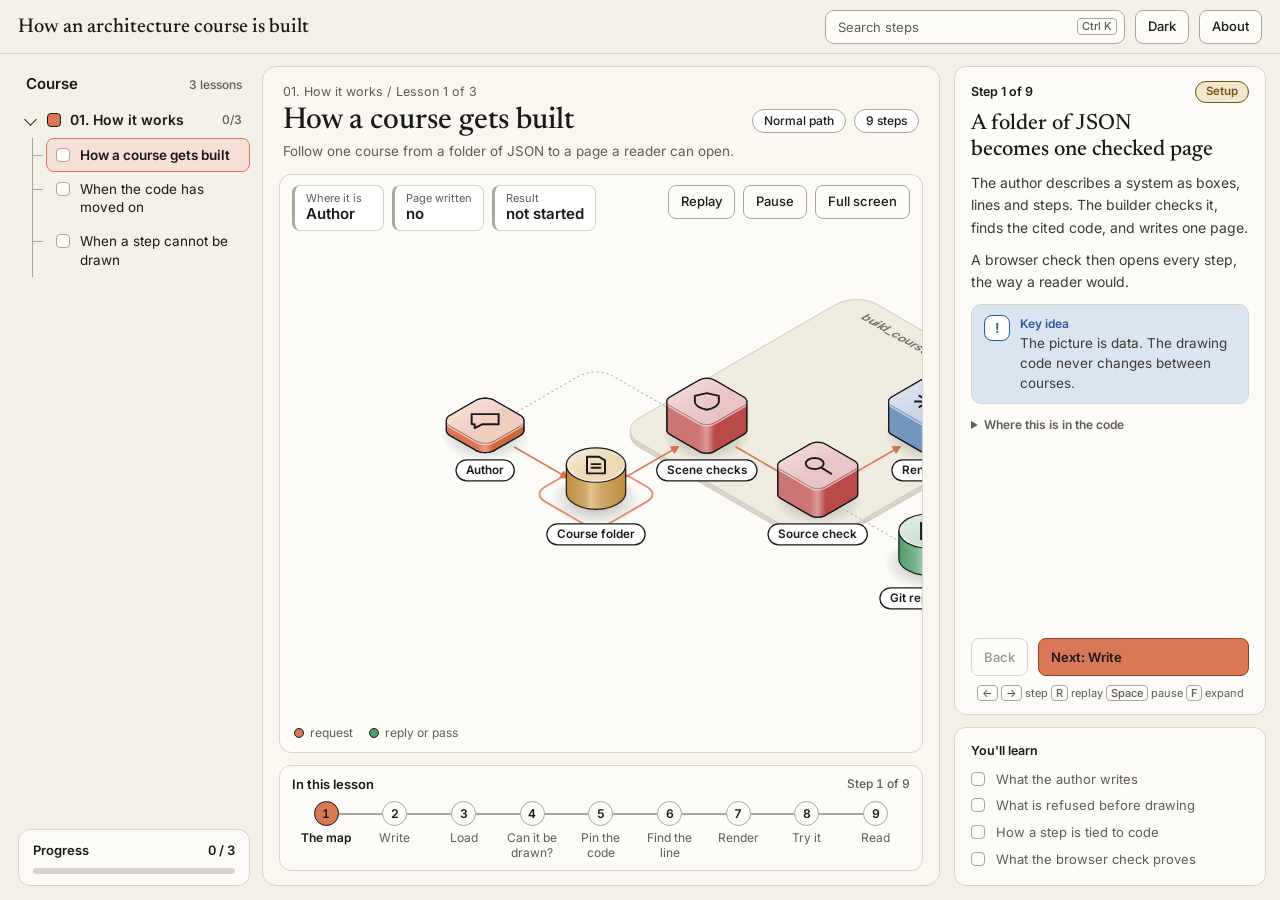
==== commit aeb31dcb: "Rebuild the example for 1.0.1 Co-Authored-By: Claude Opus 5.5 <noreply@anthropic.com>" ====
--- a/examples/how-it-works/index.html
+++ b/examples/how-it-works/index.html
@@ -5,7 +5,7 @@
 <meta name="viewport" content="width=device-width, initial-scale=1, viewport-fit=cover">
 <title>How an architecture course is built</title>
 <meta name="description" content="An animated walk through how this skill turns a folder of JSON into a checked page.">
-<meta name="generator" content="architecture-course 1.0.0">
+<meta name="generator" content="architecture-course 1.0.1">
 <link rel="preconnect" href="https://fonts.googleapis.com">
 <link rel="preconnect" href="https://fonts.gstatic.com" crossorigin>
 <link rel="stylesheet" href="https://fonts.googleapis.com/css2?family=Inter:wght@400;500;600&family=Newsreader:opsz,wght@6..72,500&display=swap">
@@ -293,7 +293,7 @@
     </aside>
   </div>
   <div class="shade" id="shade" hidden></div>
-  <dialog id="about" aria-labelledby="about-title"><h2 id="about-title">About this course</h2><p>This course draws the order of events in the source code of architecture-course itself. It is not a recording of a run.</p><p>The checks prove that the page can be read and that each cited line exists. They do not prove that the explanation is right.</p><p>When this page was built, all 17 code references pointed at a real line in architecture-course 9970e4fb7.</p><button class="ctl" id="about-close" type="button">Close</button></dialog>
+  <dialog id="about" aria-labelledby="about-title"><h2 id="about-title">About this course</h2><p>This course draws the order of events in the source code of architecture-course itself. It is not a recording of a run.</p><p>The checks prove that the page can be read and that each cited line exists. They do not prove that the explanation is right.</p><p>When this page was built, all 17 code references pointed at a real line in architecture-course 927563ef6.</p><button class="ctl" id="about-close" type="button">Close</button></dialog>
 </div>
 <noscript><h1>How an architecture course is built</h1><h2>How a course gets built</h2><ol><li><strong>A folder of JSON becomes one checked page</strong> The author describes a system as boxes, lines and steps. The builder checks it, finds the cited code, and writes one page. A browser check then opens every step, the way a reader would.</li><li><strong>The author writes a course and its scenes</strong> One file lists the chapters. Each scene holds the map and its lessons, so the normal path and its failures share a drawing.</li><li><strong>The builder reads only inside the folder</strong> Each chapter names its scene. A scene path that points outside the course folder stops the build.</li><li><strong>Every name in a step must exist on the map</strong> Unknown boxes, unknown lines and icons that do not exist are collected and reported together, so one run shows them all.</li><li><strong>Each repository is fixed to one commit</strong> The builder turns the given version into an exact commit first. Everything it reads afterwards comes from that commit.</li><li><strong>Every step must point at a real line</strong> The step gives a piece of exact text. The builder finds the first line that contains it and records the number, so nobody types line numbers by hand.</li><li><strong>The course is placed in the page as data</strong> Styles, drawing code and the course go into one template in a single pass. The less-than sign is stored as a code, so course text cannot close the script.</li><li><strong>A real browser walks every step</strong> Labels, text size, sideways scrolling and packets are tested on every step at desktop, tablet and phone size.</li><li><strong>The reader steps through it, with the code beside it</strong> Next and Back move one step at a time. Each step shows where it is in the code and has its own link.</li></ol><h2>When the code has moved on</h2><ol><li><strong>The cited text is no longer in the file</strong> Someone renamed the function. The file opens, but no line contains the text the step cites.</li><li><strong>The build stops before it writes a page</strong> The check raises an error before the page is written, so the last good page is left as it was. The message names every step that failed.</li></ol><h2>When a step cannot be drawn</h2><ol><li><strong>A step names a box that is not on the map</strong> The scene check compares every name with the map. One wrong letter is enough to be refused.</li><li><strong>The author gets the whole list back</strong> Problems from every scene are gathered, then reported in one message.</li></ol></noscript>
 <script>
